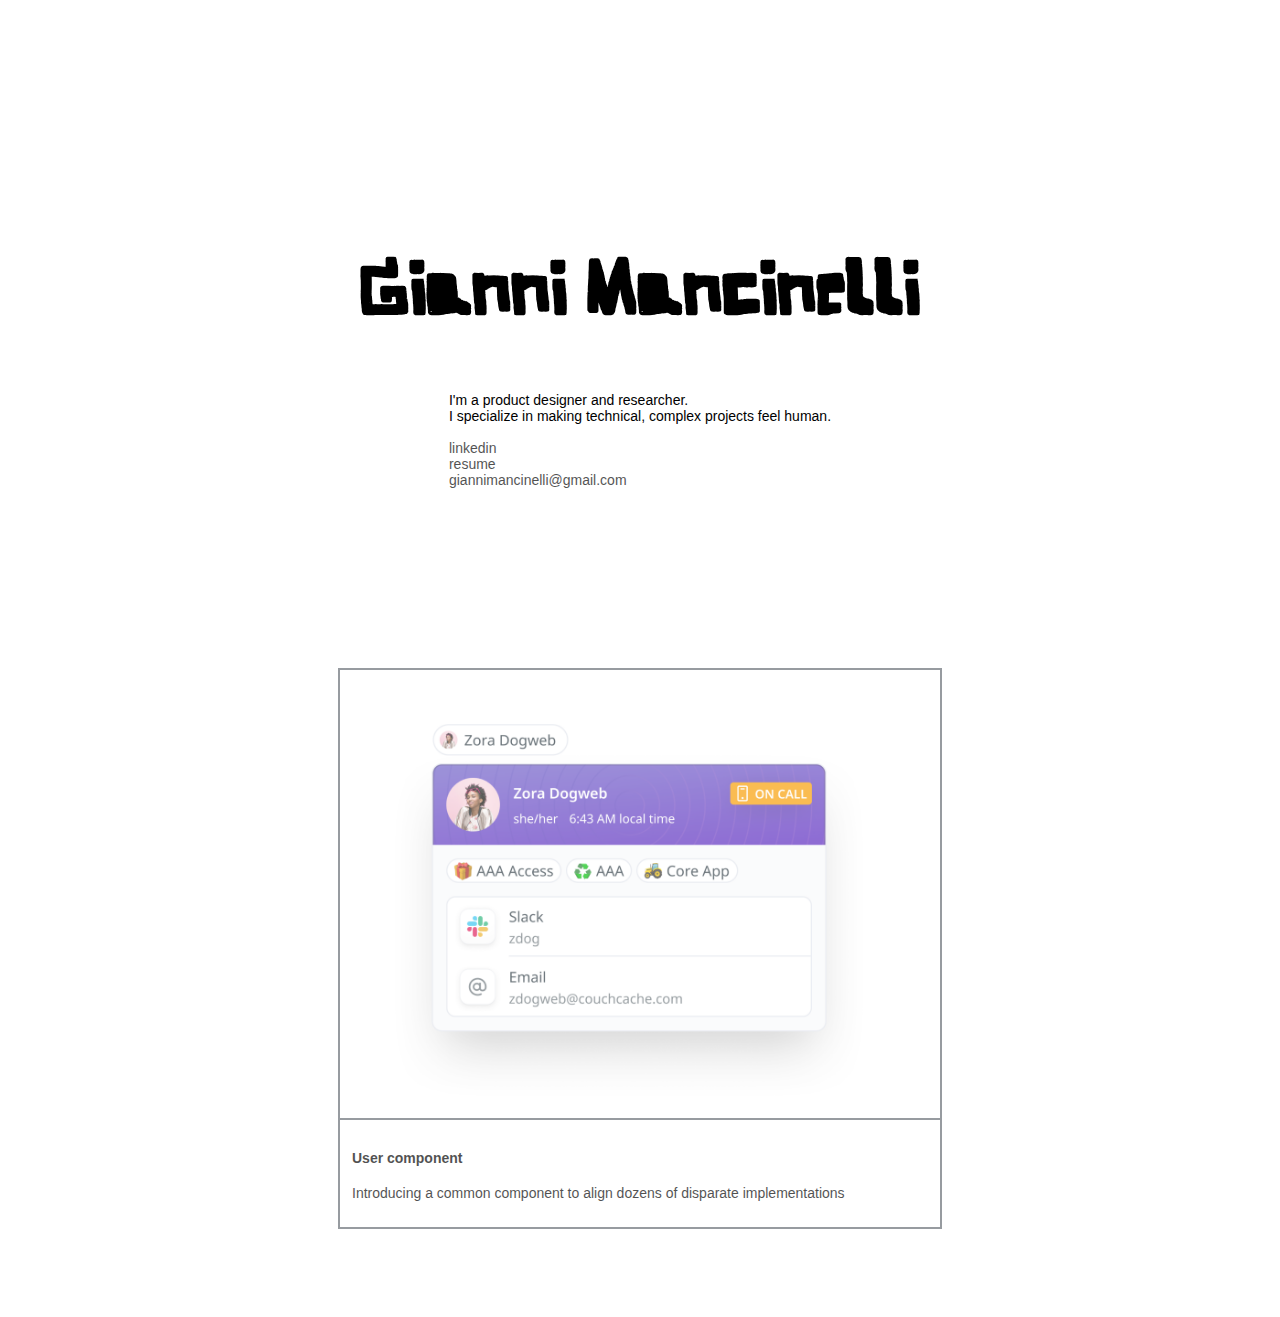
==== index.html @ 4d956853 "p fix" ====
<!DOCTYPE html>
<html lang="en">
  <head>
    <meta charset="UTF-8">
    <meta name="viewport" content="width=device-width, initial-scale=1.0">
    <meta http-equiv="X-UA-Compatible" content="ie=edge">
    <title>Gianni Mancinelli</title>
    <link rel="stylesheet" href="styles.css">
    <link rel="shortcut icon" type="image/x-icon" href="favicon.ico"/>
  </head>

  <body>
    <div id="home-page">
      <div id="about">
        <h1 id="header">Gianni Mancinelli</h1>
        <div id="personal">
          <p>
            I'm a product designer and researcher.</br>
            I specialize in making technical, complex projects feel human.
          </p>

          <div id="contact">
            <a href="https://www.linkedin.com/in/giannimancinelli" target="_blank">linkedin</a>
            <a>resume</a>
            <a href="mailto:giannimancinelli@gmail.com" target="_blank">giannimancinelli@gmail.com</a>
          </div>
        </div>
      </div>
      <div id="project-list">
        <a class='project' href="projects/example-project.html">
          <img src="./assets/images/proj-placeholder.png" />
          <div class="project-details">
            <h4 class="title">User component</h4>
            <p>Introducing a common component to align dozens of disparate implementations</p>
          </div>
        </a>
      </div>
    </div>
    <script src="index.js"></script>
  </body>
</html>
---- styles.css ----
@font-face {
    font-family: AntiFont;
    src: url("./assets/fonts/AntiDesign-Anti-Font-4.otf") format("opentype");
}

body {
    font-size: 14px;
    font-family: -apple-system, BlinkMacSystemFont, sans-serif;
}

#header {
    font-size: 80px;
    text-align: center;
    font-family: AntiFont;
}

#about {
    max-width: fit-content;
    margin: 250px auto 180px auto;
}

#personal {
    max-width: fit-content;
    margin: auto;
}

#contact {
    margin-top: 16px;
}

a {
    margin: 0;
    opacity: 68%;
    display: block;
    text-decoration: inherit;
    color: inherit;
}

#contact a:hover {
    text-decoration: underline;
}

#project-list {
   display: flex;
   flex-direction: column; 
   align-items: center;
}

.project {
    color: inherit;
    text-decoration: inherit;
    max-width: 600px;
    width: 100%;
    border: 2px solid;
    border-color: #666D74;
    margin-bottom: 80px;
}

.project img {
    max-width: 100%;
    display: block;
}

.project-details {
    border-top: 2px solid;
    border-color: #666D74;
    padding: 12px;
}

.project-details .title {
    font-weight: 600;
}

.project-page {
    margin: auto;
    max-width: 600px;
}

.project-page a {
    margin-left: -13px;
}

@media screen and (max-width: 700px) {
    #home-page {
        margin: auto 95px auto 96px;
    }

    #header {
        font-size: 56px;
        margin-bottom: 72px;
        white-space: nowrap;
    }

    #about {
        margin: 106px 0 72px 0;
        max-width: none;
    }

    #personal {
        margin: initial;
        max-width: none;
    }
}
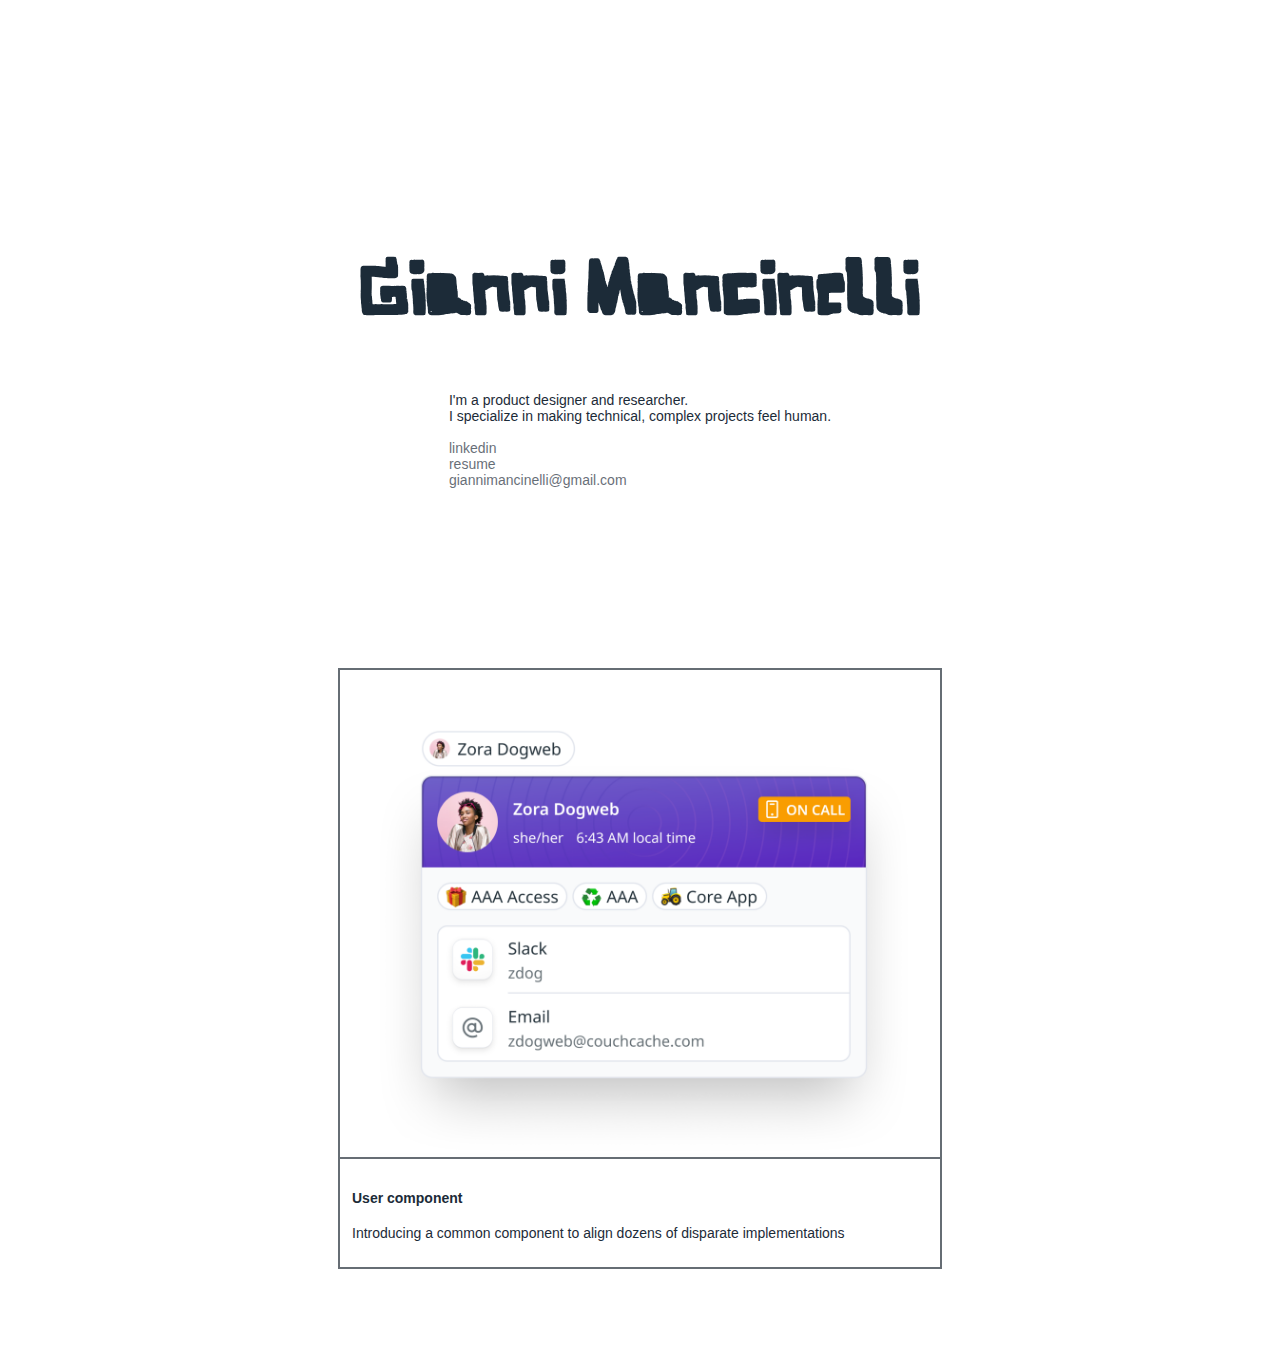
==== commit ff33084b: "first pass" ====
--- a/index.html
+++ b/index.html
@@ -20,15 +20,15 @@
           </p>
 
           <div id="contact">
-            <a href="https://www.linkedin.com/in/giannimancinelli" target="_blank">linkedin</a>
-            <a>resume</a>
-            <a href="mailto:giannimancinelli@gmail.com" target="_blank">giannimancinelli@gmail.com</a>
+            <a class="link" href="https://www.linkedin.com/in/giannimancinelli" target="_blank">linkedin</a>
+            <a class="link" href="./assets/Resume2024.pdf" target="_blank">resume</a>
+            <a class="link" href="mailto:giannimancinelli@gmail.com" target="_blank">giannimancinelli@gmail.com</a>
           </div>
         </div>
       </div>
       <div id="project-list">
-        <a class='project' href="projects/example-project.html">
-          <img src="./assets/images/proj-placeholder.png" />
+        <a class='project' href="projects/user-component.html">
+          <img src="./assets/images/final.png" />
           <div class="project-details">
             <h4 class="title">User component</h4>
             <p>Introducing a common component to align dozens of disparate implementations</p>
--- a/styles.css
+++ b/styles.css
@@ -6,6 +6,8 @@
 body {
     font-size: 14px;
     font-family: -apple-system, BlinkMacSystemFont, sans-serif;
+    font-weight: 200;
+    color: #1C2B38;
 }
 
 #header {
@@ -28,7 +30,7 @@
     margin-top: 16px;
 }
 
-a {
+.link {
     margin: 0;
     opacity: 68%;
     display: block;
@@ -36,7 +38,7 @@
     color: inherit;
 }
 
-#contact a:hover {
+.link:hover {
     text-decoration: underline;
 }
 
@@ -80,6 +82,40 @@
     margin-left: -13px;
 }
 
+.project-page__header {
+    font-weight: 450;
+}
+
+.project-page__image {
+    width: 100%;
+}
+
+.project-page__section {
+    margin-bottom: 44px;
+    line-height: 20px;
+}
+
+.project-page__section-header {
+    font-weight: 500;
+}
+
+.project-page__image-description {
+    opacity: 68%;
+    font-size: 14px;
+    text-align: center;
+    margin-bottom: 24px;
+}
+
+.project-page__link {
+    margin-top: 102px;
+    margin-bottom: 56px;
+}
+
+.project-page__link:hover {
+    text-decoration: none;
+    opacity: 100%;;
+}
+
 @media screen and (max-width: 700px) {
     #home-page {
         margin: auto 95px auto 96px;
@@ -100,4 +136,8 @@
         margin: initial;
         max-width: none;
     }
+
+    .project-page {
+        max-width: 400px;
+    }
 }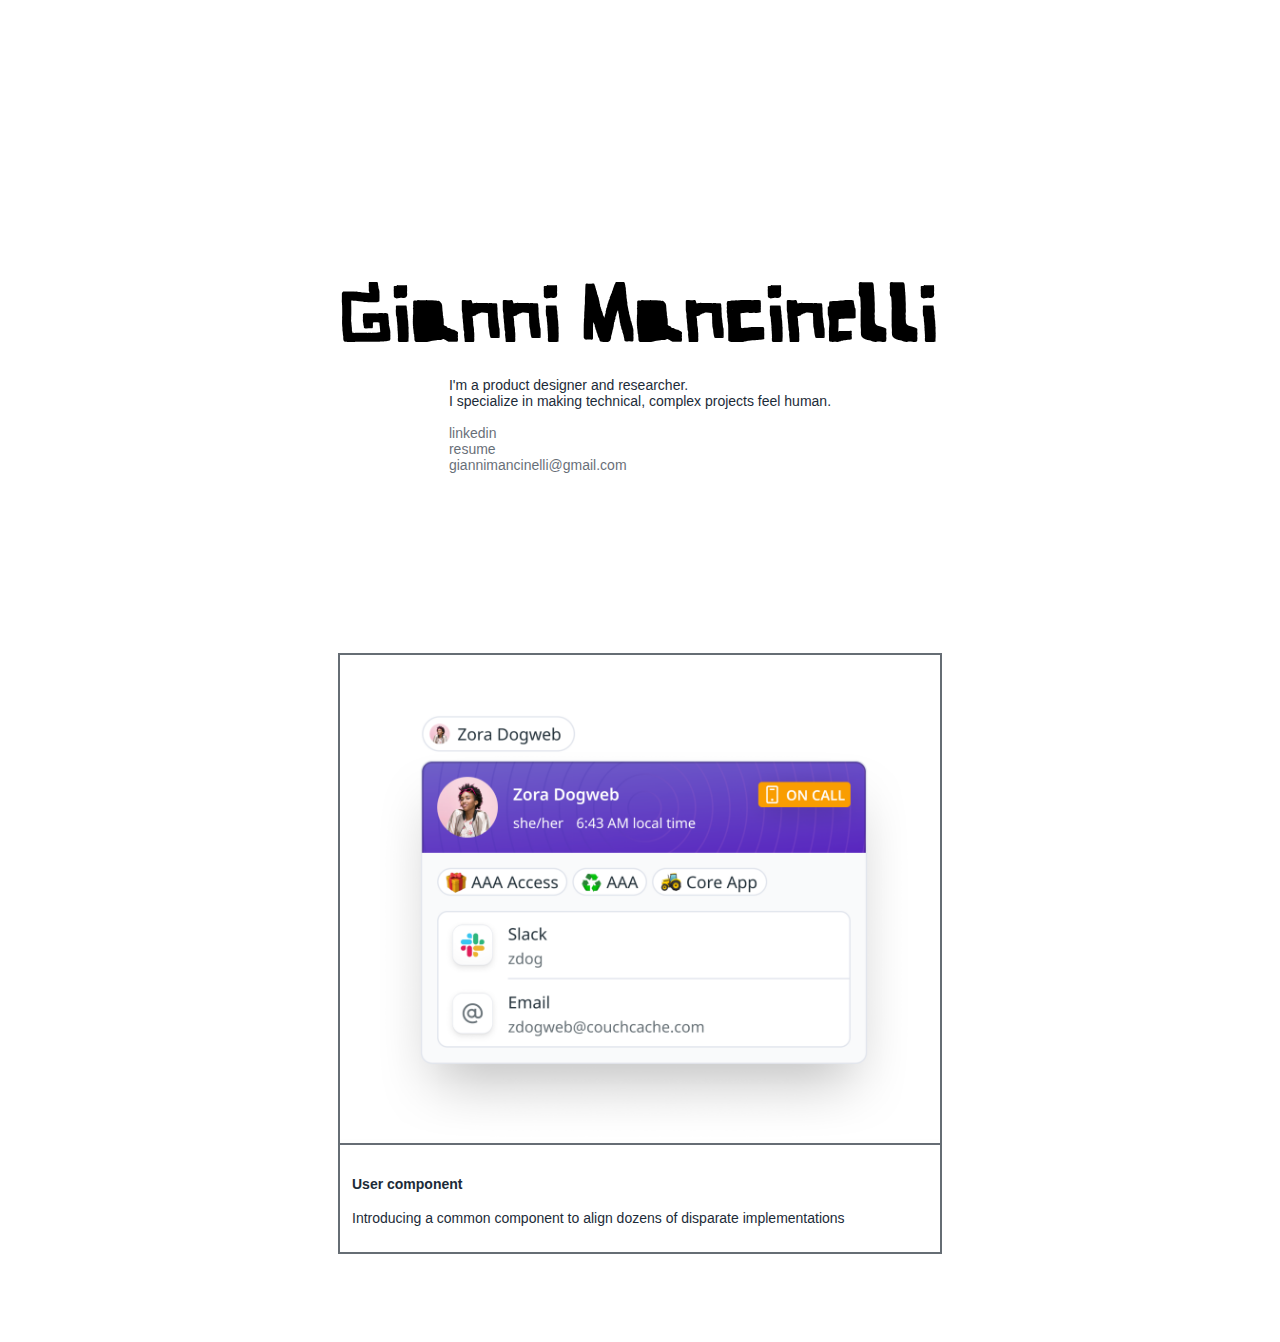
==== commit 87685feb: "mobile fixes" ====
--- a/index.html
+++ b/index.html
@@ -12,7 +12,9 @@
   <body>
     <div id="home-page">
       <div id="about">
-        <h1 id="header">Gianni Mancinelli</h1>
+        <svg id="header" viewBox="0 0 98 18">
+          <text x="0" y="15">Gianni Mancinelli</text>
+        </svg>
         <div id="personal">
           <p>
             I'm a product designer and researcher.</br>
--- a/styles.css
+++ b/styles.css
@@ -11,8 +11,10 @@
 }
 
 #header {
-    font-size: 80px;
-    text-align: center;
+    width: 600px;
+}
+
+#header text {
     font-family: AntiFont;
 }
 
@@ -36,6 +38,7 @@
     display: block;
     text-decoration: inherit;
     color: inherit;
+    width: fit-content;
 }
 
 .link:hover {
@@ -116,15 +119,16 @@
     opacity: 100%;;
 }
 
-@media screen and (max-width: 700px) {
+@media screen and (max-width: 600px) {
     #home-page {
-        margin: auto 95px auto 96px;
+        margin: auto 22px auto 22px;
     }
 
     #header {
-        font-size: 56px;
-        margin-bottom: 72px;
+        margin-bottom: 42px;
         white-space: nowrap;
+        margin-left: auto;
+        width: 100%;
     }
 
     #about {
@@ -138,6 +142,10 @@
     }
 
     .project-page {
-        max-width: 400px;
+        max-width: 280px;
+    }
+
+    .project-page__link {
+        margin-top: 52px;
     }
 }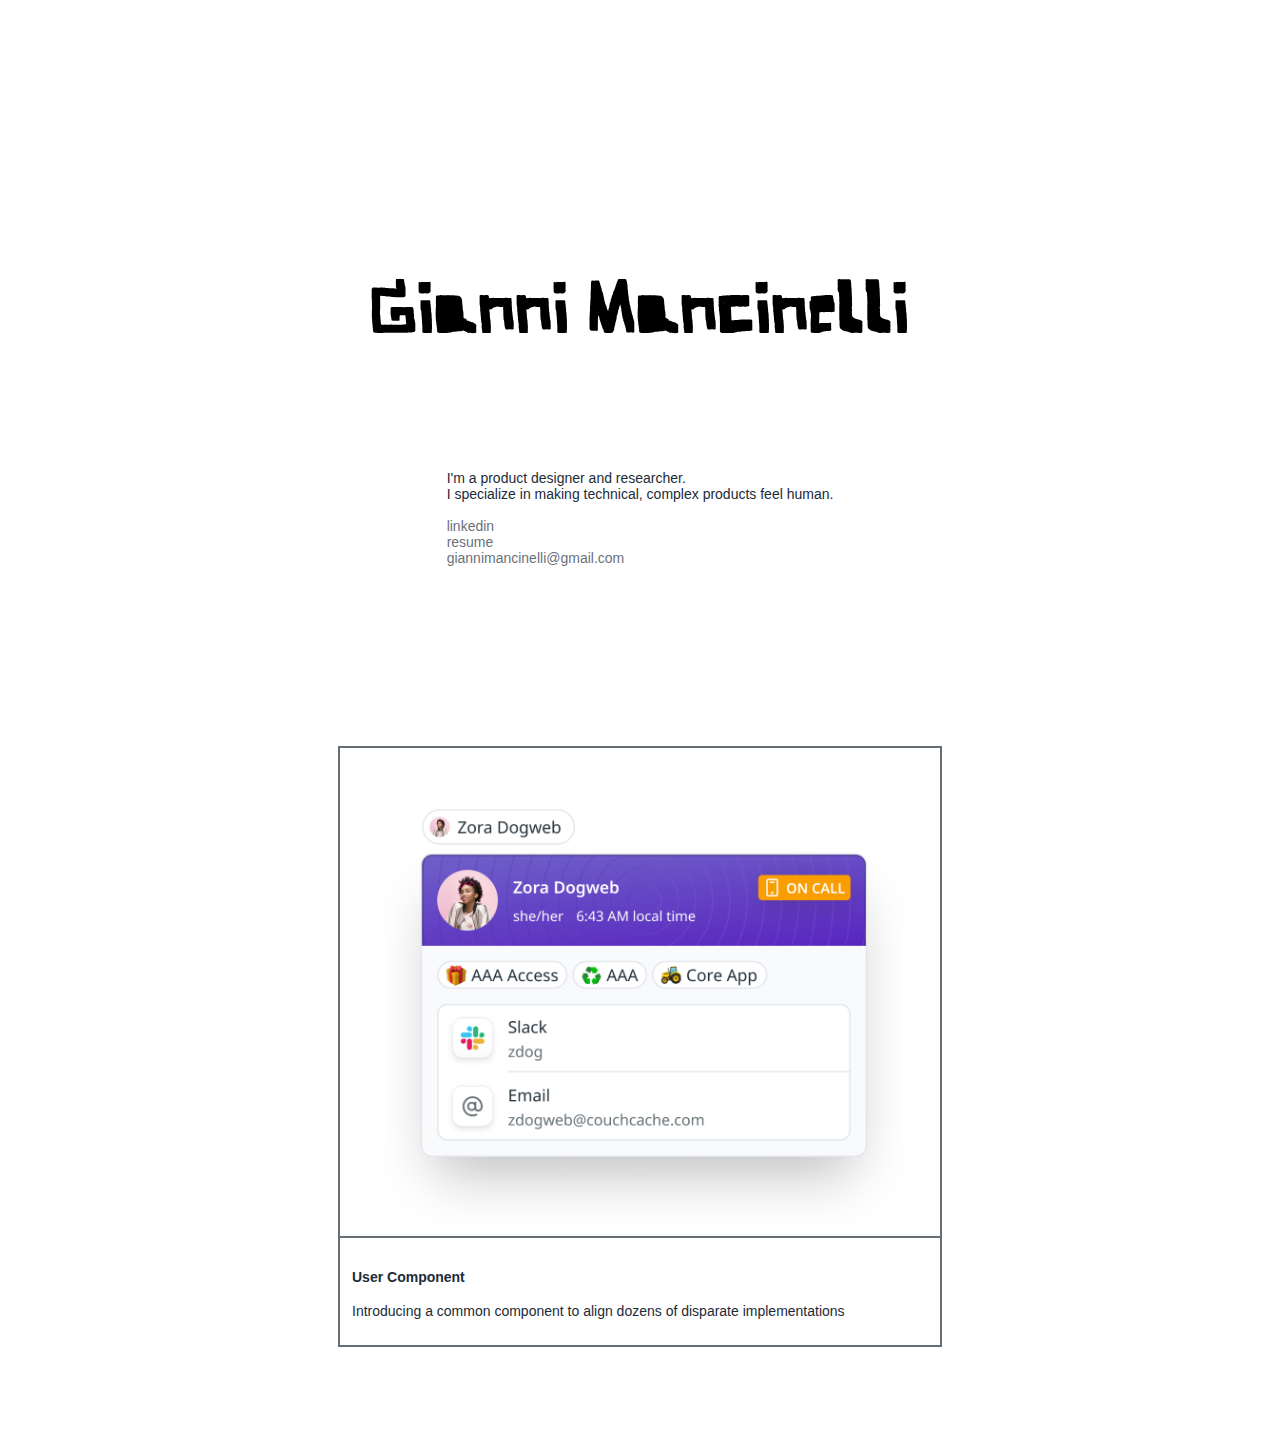
==== commit 93fd9466: "Add files via upload" ====
--- a/index.html
+++ b/index.html
@@ -18,7 +18,7 @@
         <div id="personal">
           <p>
             I'm a product designer and researcher.</br>
-            I specialize in making technical, complex projects feel human.
+            I specialize in making technical, complex products feel human.
           </p>
 
           <div id="contact">
@@ -32,7 +32,7 @@
         <a class='project' href="projects/user-component.html">
           <img src="./assets/images/final.png" />
           <div class="project-details">
-            <h4 class="title">User component</h4>
+            <h4 class="title">User Component</h4>
             <p>Introducing a common component to align dozens of disparate implementations</p>
           </div>
         </a>
--- a/styles.css
+++ b/styles.css
@@ -11,7 +11,8 @@
 }
 
 #header {
-    width: 600px;
+    width: 540px;
+    margin-bottom: 104px;
 }
 
 #header text {
@@ -42,7 +43,8 @@
 }
 
 .link:hover {
-    text-decoration: underline;
+    text-decoration: none;
+    opacity: 100%;;
 }
 
 #project-list {
@@ -81,10 +83,6 @@
     max-width: 600px;
 }
 
-.project-page a {
-    margin-left: -13px;
-}
-
 .project-page__header {
     font-weight: 450;
 }
@@ -110,16 +108,14 @@
 }
 
 .project-page__link {
+    display: flex;
+    align-items: center;
     margin-top: 102px;
     margin-bottom: 56px;
+    margin-left: -24px;
 }
 
-.project-page__link:hover {
-    text-decoration: none;
-    opacity: 100%;;
-}
-
-@media screen and (max-width: 600px) {
+@media screen and (max-width: 660px) {
     #home-page {
         margin: auto 22px auto 22px;
     }
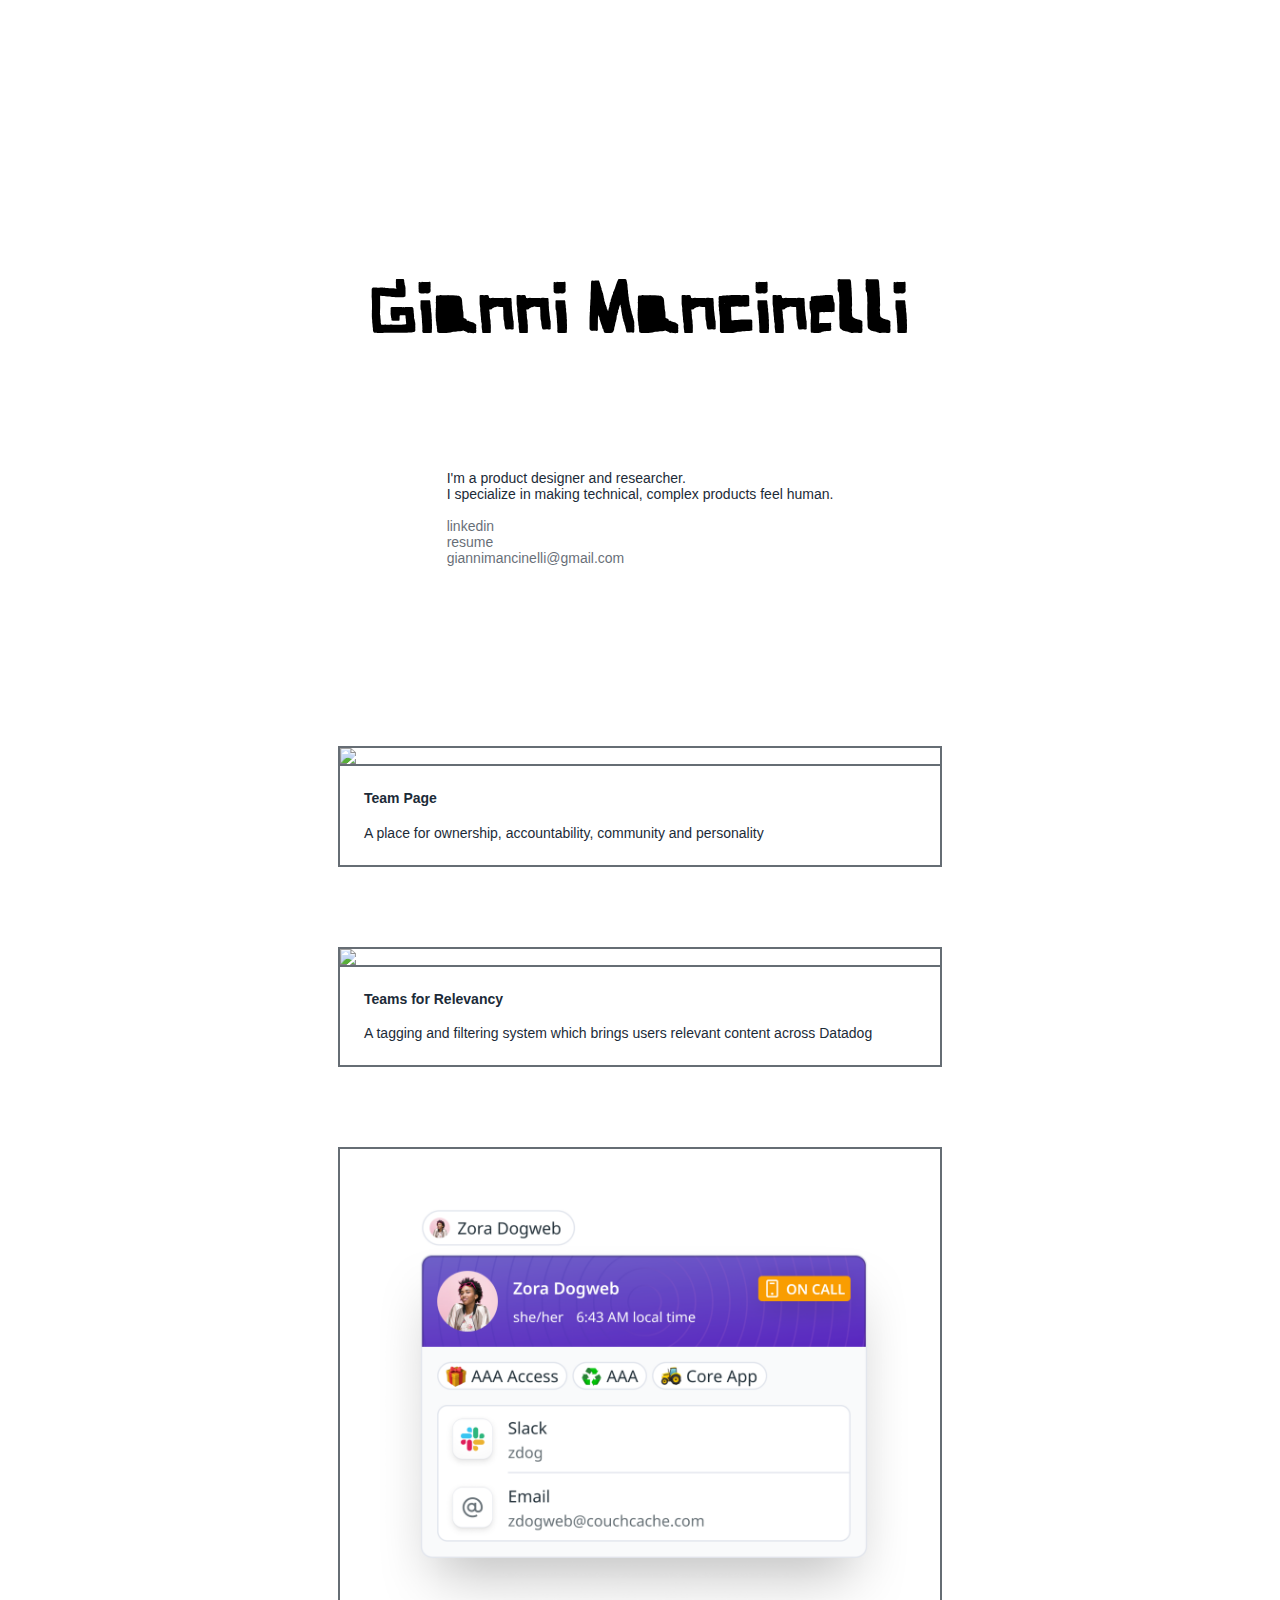
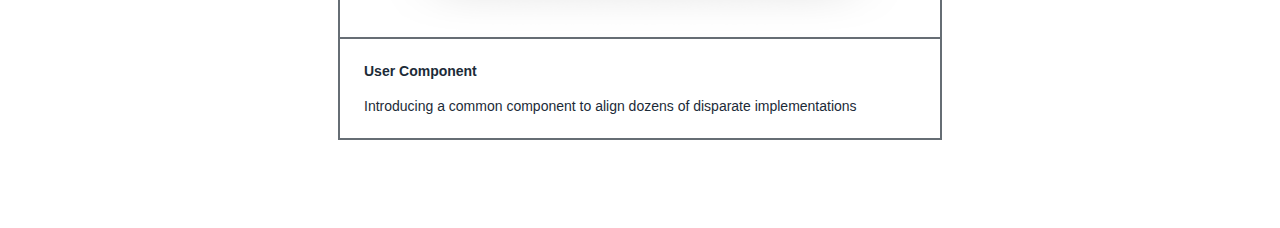
==== commit fc471857: "all content added, styles to be cleaned up" ====
--- a/index.html
+++ b/index.html
@@ -23,12 +23,26 @@
 
           <div id="contact">
             <a class="link" href="https://www.linkedin.com/in/giannimancinelli" target="_blank">linkedin</a>
-            <a class="link" href="./assets/Resume2024.pdf" target="_blank">resume</a>
+            <a class="link" href="./assets/documents/Resume2024.pdf" target="_blank">resume</a>
             <a class="link" href="mailto:giannimancinelli@gmail.com" target="_blank">giannimancinelli@gmail.com</a>
           </div>
         </div>
       </div>
       <div id="project-list">
+        <a class='project' href="projects/team-page.html">
+          <img src="./assets/images/TeamPageHeader.gif" />
+          <div class="project-details">
+            <h4 class="title">Team Page</h4>
+            <p>A place for ownership, accountability, community and personality</p>
+          </div>
+        </a>
+        <a class='project' href="projects/team-filter.html">
+          <img src="./assets/images/TeamsRelevancy.gif" />
+          <div class="project-details">
+            <h4 class="title">Teams for Relevancy</h4>
+            <p>A tagging and filtering system which brings users relevant content across Datadog</p>
+          </div>
+        </a>
         <a class='project' href="projects/user-component.html">
           <img src="./assets/images/final.png" />
           <div class="project-details">
--- a/styles.css
+++ b/styles.css
@@ -71,28 +71,52 @@
 .project-details {
     border-top: 2px solid;
     border-color: #666D74;
-    padding: 12px;
+    padding: 24px;
 }
 
 .project-details .title {
     font-weight: 600;
+    margin-top: 0px;
+}
+
+.project-details p {
+    margin-bottom: 0px;
 }
 
 .project-page {
+    box-sizing: border-box; 
     margin: auto;
-    max-width: 600px;
+    max-width: 1000px;
+}
+
+.project-page * {
+    padding: 0 200px 0 200px;
+}
+
+.project-page section {
+    padding: 0;
+}
+
+.project-page .full-bleed {
+    padding: 0;
 }
 
 .project-page__header {
     font-weight: 450;
 }
 
+.project-page__subheader {
+    font-weight: 450;
+    margin-bottom: 48px;
+}
+
 .project-page__image {
     width: 100%;
+    box-sizing: border-box;
 }
 
 .project-page__section {
-    margin-bottom: 44px;
+    margin-bottom: 48px;
     line-height: 20px;
 }
 
@@ -107,6 +131,11 @@
     margin-bottom: 24px;
 }
 
+.project-page__image-description.primary {
+    opacity: 100%;
+    text-align: left;
+}
+
 .project-page__link {
     display: flex;
     align-items: center;
@@ -115,7 +144,19 @@
     margin-left: -24px;
 }
 
-@media screen and (max-width: 660px) {
+.project-page__link img {
+    padding: 0px;
+}
+
+.project-page li {
+    padding: 0px;
+}
+
+.project-page ul {
+    margin-left: 24px;
+}
+
+@media screen and (max-width: 1063px) {
     #home-page {
         margin: auto 22px auto 22px;
     }
@@ -144,4 +185,9 @@
     .project-page__link {
         margin-top: 52px;
     }
+
+    .project-page * {
+        padding: 0;
+    }
+    
 }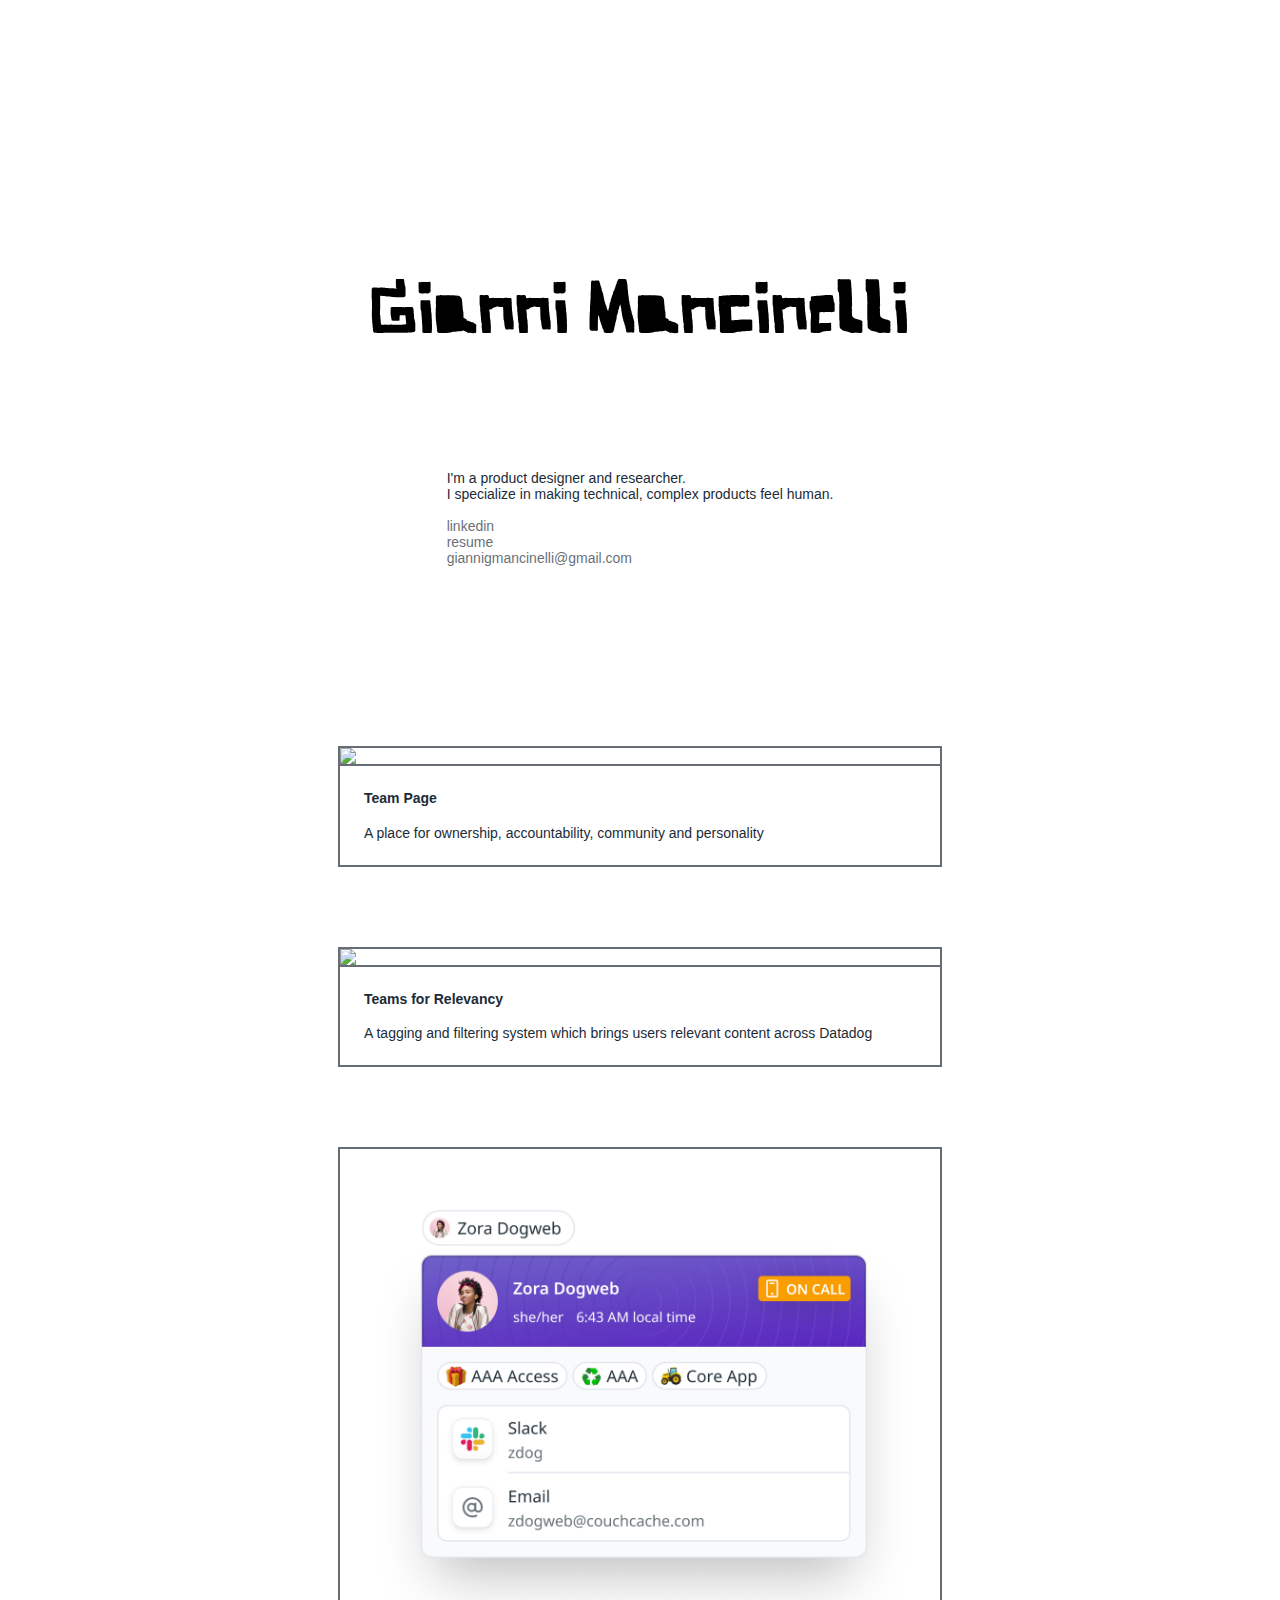
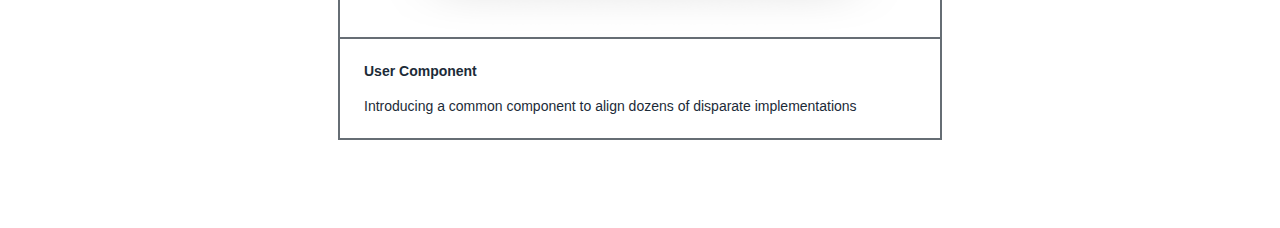
==== commit e46f2887: "Update index.html" ====
--- a/index.html
+++ b/index.html
@@ -6,7 +6,7 @@
     <meta http-equiv="X-UA-Compatible" content="ie=edge">
     <title>Gianni Mancinelli</title>
     <link rel="stylesheet" href="styles.css">
-    <link rel="shortcut icon" type="image/x-icon" href="favicon.ico"/>
+    <link rel="shortcut icon" type="image/x-icon" href="./assets/images/favicon.ico"/>
   </head>
 
   <body>
@@ -24,7 +24,7 @@
           <div id="contact">
             <a class="link" href="https://www.linkedin.com/in/giannimancinelli" target="_blank">linkedin</a>
             <a class="link" href="./assets/documents/Resume2024.pdf" target="_blank">resume</a>
-            <a class="link" href="mailto:giannimancinelli@gmail.com" target="_blank">giannimancinelli@gmail.com</a>
+            <a class="link" href="mailto:giannigmancinelli@gmail.com" target="_blank">giannigmancinelli@gmail.com</a>
           </div>
         </div>
       </div>
@@ -54,4 +54,4 @@
     </div>
     <script src="index.js"></script>
   </body>
-</html>+</html>
